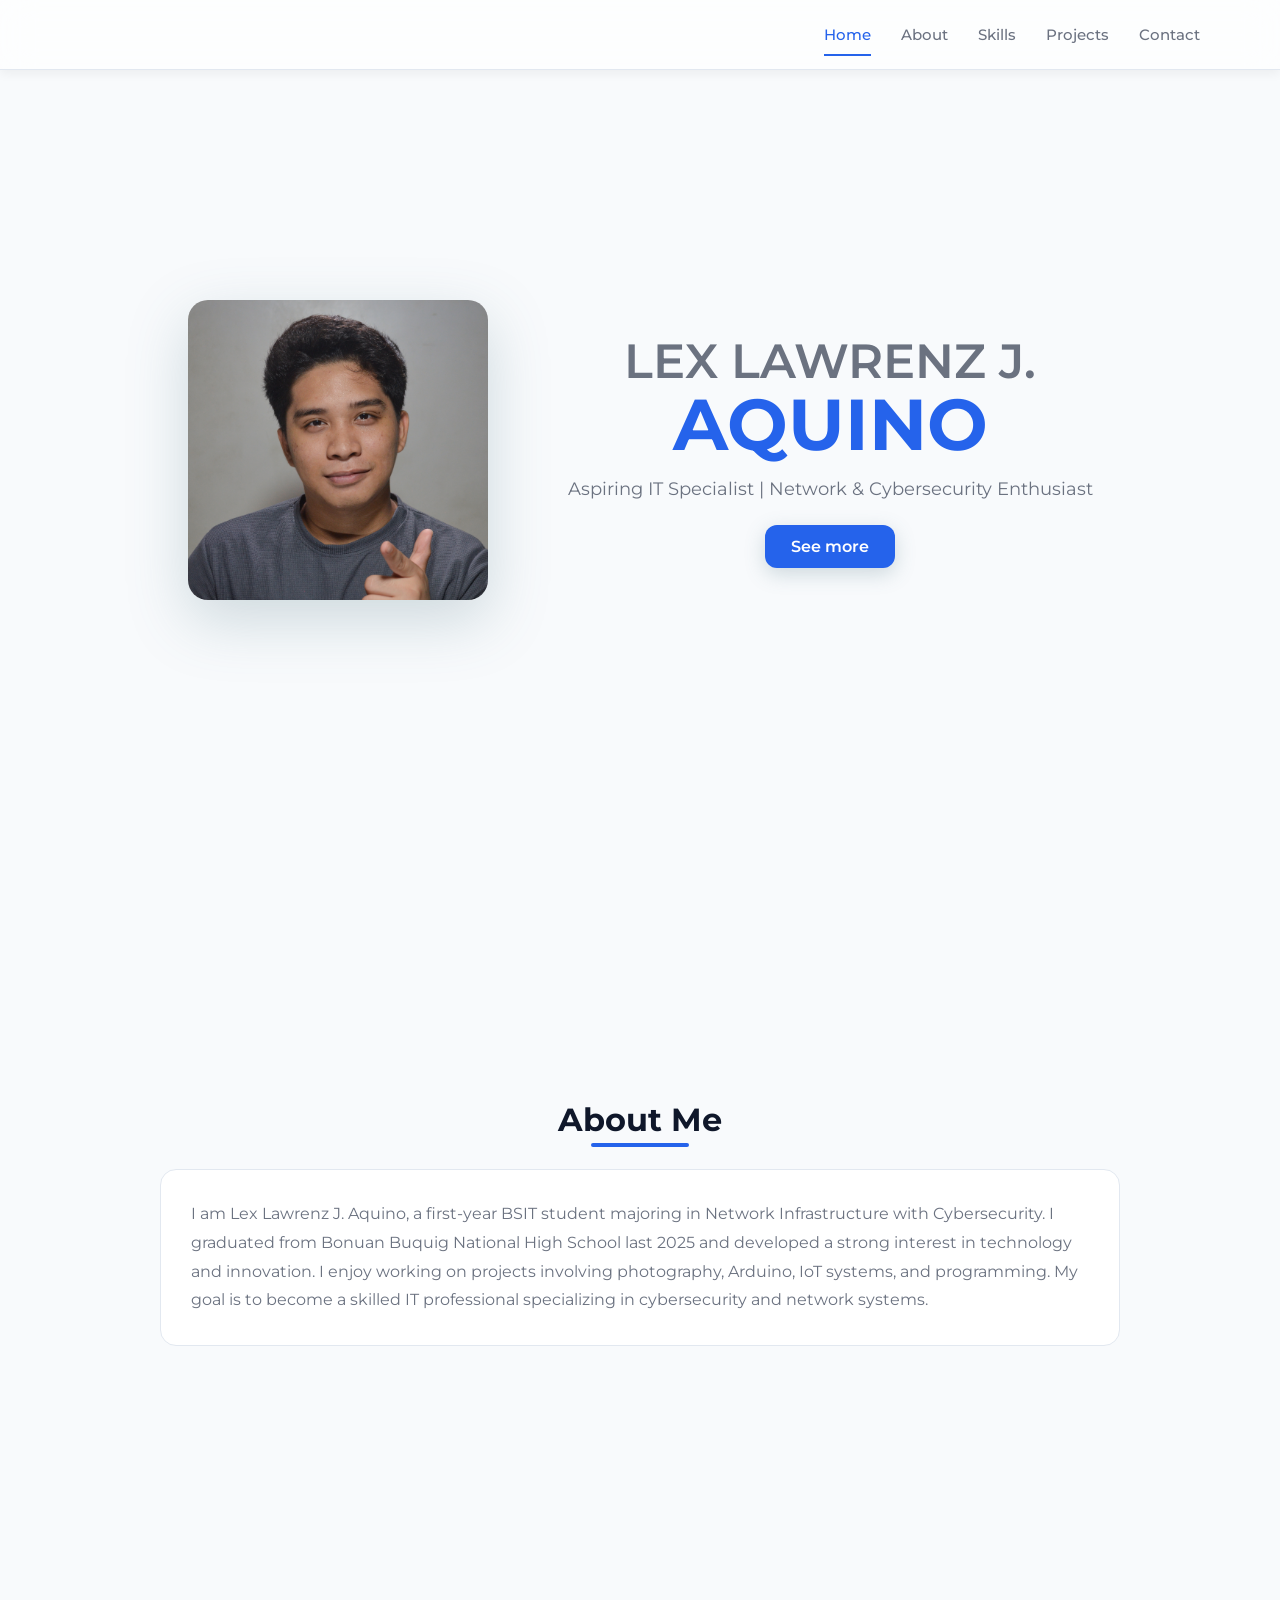
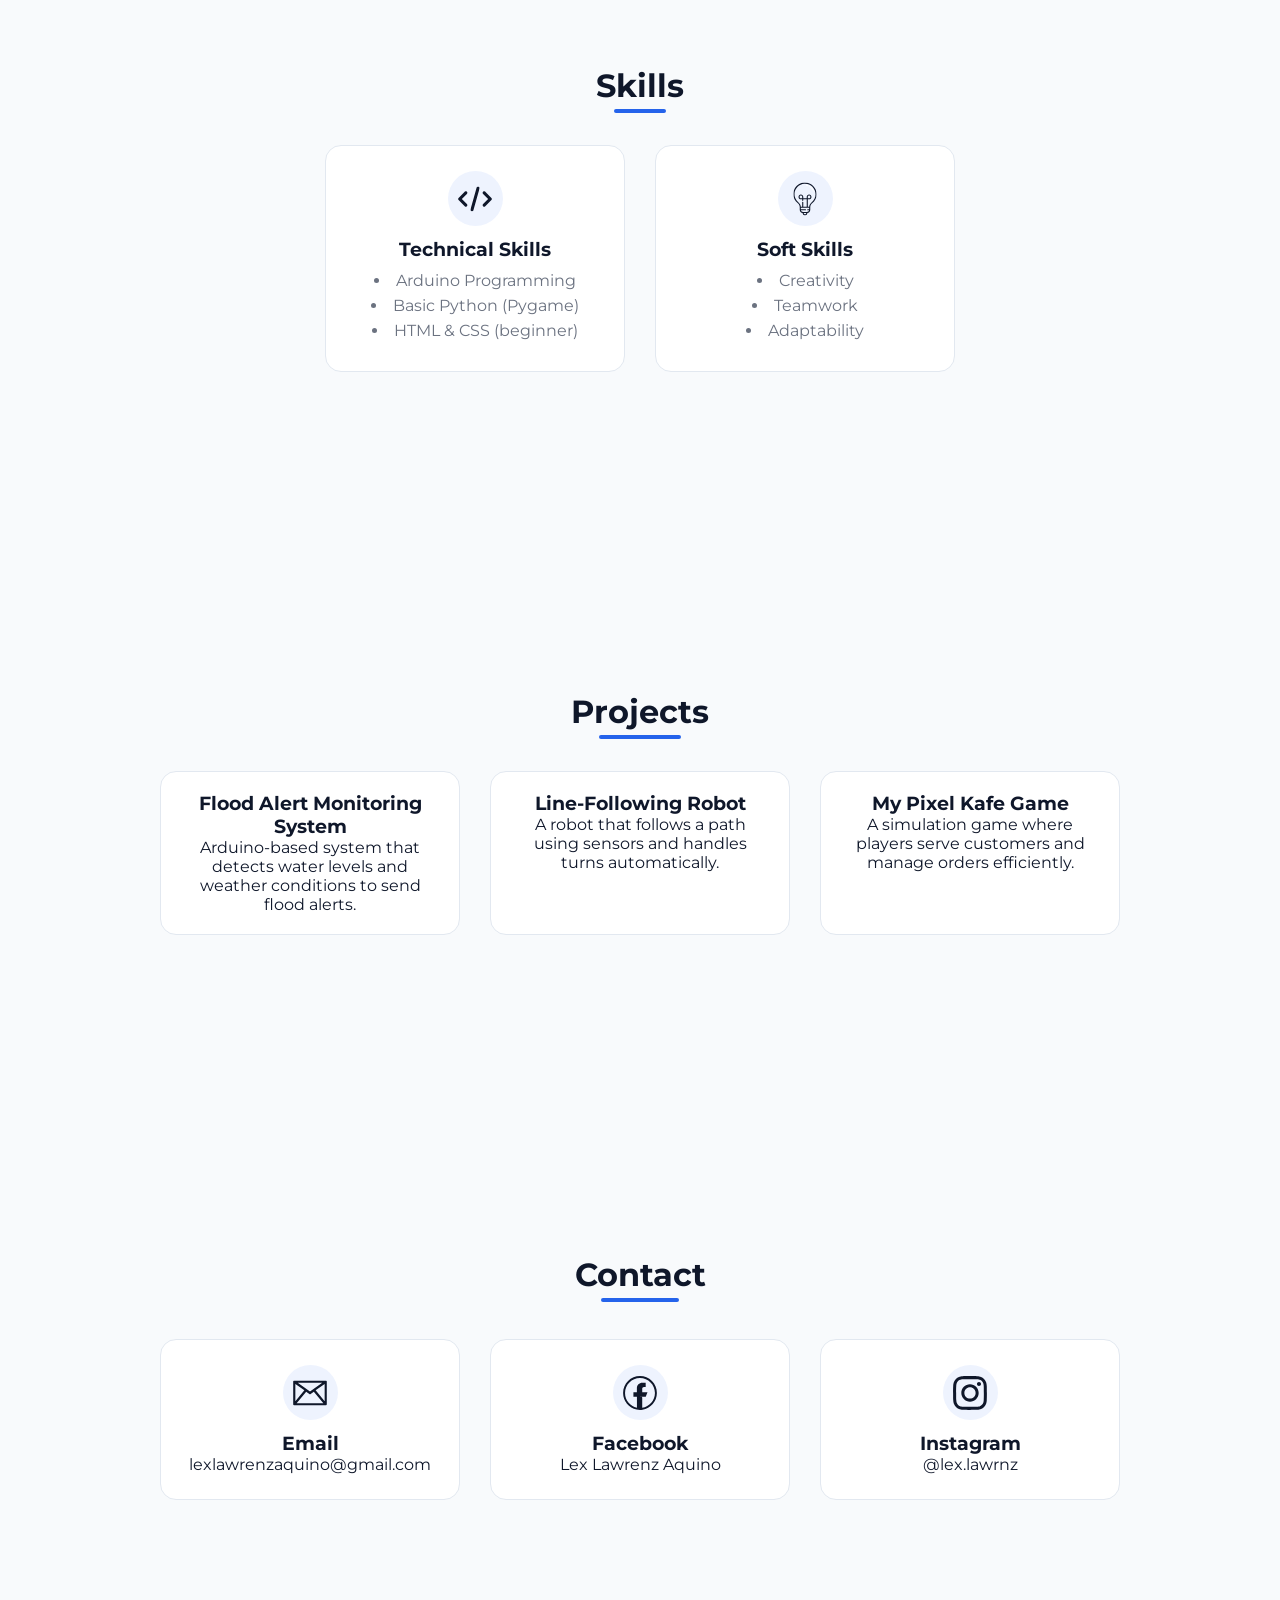
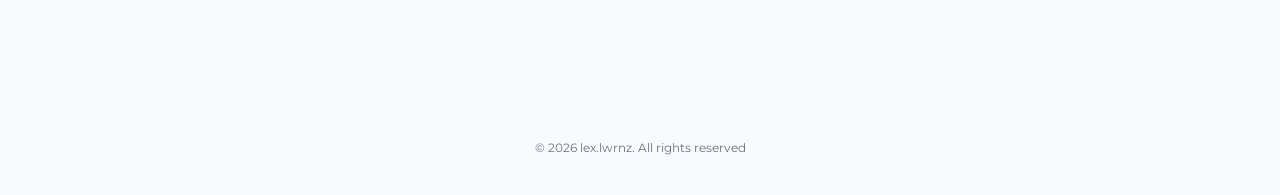
==== portfolio/lex-lawrenz/index-lex.html @ d72c015c "Add files via upload" ====
<!DOCTYPE html>
<html lang="en">
<head>
  <meta charset="UTF-8">
  <meta name="viewport" content="width=device-width, initial-scale=1.0">
  <title>Lex Lawrenz | Portfolio</title>
  <link href="https://fonts.googleapis.com/css2?family=Montserrat:wght@300;400;600;700&display=swap" rel="stylesheet">
  <link rel="stylesheet" href="style-lex.css">
</head>
<body>

<header>
  <nav>
    <a href="#home">Home</a>
    <a href="#about">About</a>
    <a href="#skills">Skills</a>
    <a href="#projects">Projects</a>
    <a href="#contact">Contact</a>
</nav>

</header>

<section id="home" class="home">
  <img src="assets/DSC_0224.jpg" alt="Profile">
  <div class="home-text">
    <h1>LEX LAWRENZ J.</h1>
    <span>AQUINO</span>
    <p>Aspiring IT Specialist | Network & Cybersecurity Enthusiast</p>
    <a href="#about" class="btn">See more</a>
  </div>
</section>

<section id="about">
  <div class="section-title">
    <h1>About Me</h1>
  </div>
  <div class="about-card">
    <p>I am Lex Lawrenz J. Aquino, a first-year BSIT student majoring in Network Infrastructure with Cybersecurity. I graduated from Bonuan Buquig National High School last 2025 and developed a strong interest in technology and innovation. I enjoy working on projects involving photography, Arduino, IoT systems, and programming. My goal is to become a skilled IT professional specializing in cybersecurity and network systems.</p>
  </div>
</section>

<section id="skills">
  <div class="section-title">
    <h1>Skills</h1>
  </div>
  <div class="cards">

    <div class="card">
      <div class="icon-box">
        <svg xmlns="http://www.w3.org/2000/svg" xmlns:xlink="http://www.w3.org/1999/xlink" width="1000" zoomAndPan="magnify" viewBox="0 0 750 749.999995" height="1000" preserveAspectRatio="xMidYMid meet" version="1.0"><defs><clipPath id="6b54b4ab2e"><path d="M 284 130.261719 L 466 130.261719 L 466 620 L 284 620 Z M 284 130.261719 " clip-rule="nonzero"/></clipPath></defs><path fill="currentColor" d="M 51.175781 353.5 L 172.015625 231.632812 C 173.414062 230.15625 174.945312 228.835938 176.613281 227.667969 C 178.28125 226.5 180.046875 225.515625 181.917969 224.707031 C 183.785156 223.902344 185.714844 223.289062 187.707031 222.875 C 189.699219 222.457031 191.710938 222.246094 193.746094 222.238281 C 195.253906 222.25 196.753906 222.371094 198.242188 222.605469 C 199.734375 222.839844 201.199219 223.179688 202.636719 223.628906 C 204.078125 224.078125 205.476562 224.632812 206.835938 225.289062 C 208.191406 225.945312 209.492188 226.699219 210.738281 227.550781 C 211.984375 228.398438 213.164062 229.335938 214.269531 230.363281 C 215.378906 231.386719 216.402344 232.484375 217.347656 233.664062 C 218.292969 234.839844 219.144531 236.078125 219.90625 237.378906 C 220.664062 238.683594 221.324219 240.035156 221.886719 241.433594 C 222.445312 242.835938 222.902344 244.269531 223.25 245.738281 C 223.597656 247.203125 223.835938 248.691406 223.964844 250.191406 C 224.089844 251.695312 224.109375 253.199219 224.011719 254.707031 C 223.917969 256.210938 223.714844 257.699219 223.398438 259.175781 C 223.082031 260.652344 222.660156 262.09375 222.128906 263.507812 C 221.601562 264.917969 220.96875 266.285156 220.238281 267.605469 C 219.507812 268.921875 218.679688 270.179688 217.761719 271.378906 C 216.84375 272.574219 215.84375 273.695312 214.761719 274.746094 L 115.175781 375.175781 L 214.761719 475.609375 C 215.84375 476.65625 216.84375 477.78125 217.761719 478.976562 C 218.683594 480.171875 219.507812 481.429688 220.238281 482.75 C 220.96875 484.070312 221.601562 485.433594 222.128906 486.847656 C 222.660156 488.257812 223.082031 489.703125 223.398438 491.179688 C 223.714844 492.652344 223.917969 494.144531 224.011719 495.648438 C 224.109375 497.152344 224.089844 498.65625 223.964844 500.160156 C 223.835938 501.664062 223.597656 503.148438 223.25 504.617188 C 222.902344 506.085938 222.445312 507.519531 221.886719 508.917969 C 221.324219 510.320312 220.664062 511.671875 219.90625 512.972656 C 219.144531 514.277344 218.292969 515.515625 217.347656 516.691406 C 216.402344 517.867188 215.378906 518.96875 214.269531 519.992188 C 213.164062 521.015625 211.984375 521.953125 210.738281 522.804688 C 209.492188 523.652344 208.191406 524.40625 206.835938 525.0625 C 205.476562 525.71875 204.078125 526.273438 202.636719 526.722656 C 201.199219 527.171875 199.734375 527.515625 198.242188 527.746094 C 196.753906 527.980469 195.253906 528.101562 193.746094 528.113281 C 191.710938 528.105469 189.695312 527.894531 187.707031 527.480469 C 185.714844 527.0625 183.785156 526.453125 181.914062 525.644531 C 180.046875 524.835938 178.28125 523.851562 176.613281 522.683594 C 174.945312 521.519531 173.414062 520.195312 172.015625 518.71875 L 51.175781 396.613281 C 49.765625 395.207031 48.507812 393.679688 47.402344 392.023438 C 46.292969 390.371094 45.363281 388.621094 44.605469 386.78125 C 43.84375 384.941406 43.277344 383.046875 42.894531 381.09375 C 42.515625 379.136719 42.328125 377.167969 42.339844 375.175781 C 42.328125 373.167969 42.511719 371.179688 42.894531 369.207031 C 43.273438 367.234375 43.84375 365.320312 44.601562 363.457031 C 45.359375 361.597656 46.289062 359.832031 47.398438 358.15625 C 48.503906 356.480469 49.765625 354.929688 51.175781 353.5 Z M 577.746094 231.632812 C 576.355469 230.144531 574.828125 228.816406 573.160156 227.644531 C 571.496094 226.472656 569.726562 225.484375 567.859375 224.675781 C 565.988281 223.867188 564.058594 223.257812 562.0625 222.847656 C 560.066406 222.4375 558.050781 222.234375 556.015625 222.238281 C 555.023438 222.246094 554.03125 222.300781 553.042969 222.40625 C 552.054688 222.511719 551.070312 222.664062 550.097656 222.863281 C 549.125 223.066406 548.164062 223.3125 547.214844 223.609375 C 546.265625 223.90625 545.332031 224.246094 544.417969 224.632812 C 543.503906 225.019531 542.609375 225.453125 541.734375 225.929688 C 540.863281 226.402344 540.015625 226.921875 539.191406 227.480469 C 538.371094 228.039062 537.578125 228.636719 536.8125 229.273438 C 536.050781 229.910156 535.320312 230.582031 534.625 231.289062 C 533.925781 232 533.265625 232.742188 532.640625 233.515625 C 532.019531 234.289062 531.433594 235.089844 530.886719 235.921875 C 530.34375 236.753906 529.839844 237.609375 529.378906 238.488281 C 528.917969 239.371094 528.5 240.269531 528.128906 241.191406 C 527.757812 242.113281 527.429688 243.050781 527.152344 244.007812 C 526.871094 244.960938 526.636719 245.925781 526.453125 246.902344 C 526.269531 247.878906 526.132812 248.863281 526.042969 249.851562 C 525.957031 250.84375 525.917969 251.835938 525.925781 252.828125 C 525.933594 254.863281 526.140625 256.875 526.539062 258.871094 C 526.941406 260.863281 527.53125 262.800781 528.308594 264.679688 C 529.085938 266.558594 530.039062 268.34375 531.164062 270.039062 C 532.292969 271.730469 533.570312 273.300781 535 274.746094 L 634.582031 375.175781 L 535 475.609375 C 533.570312 477.054688 532.289062 478.621094 531.164062 480.316406 C 530.039062 482.011719 529.085938 483.796875 528.308594 485.675781 C 527.53125 487.554688 526.941406 489.492188 526.539062 491.484375 C 526.140625 493.480469 525.933594 495.492188 525.925781 497.527344 C 525.917969 498.519531 525.957031 499.511719 526.042969 500.503906 C 526.132812 501.492188 526.269531 502.476562 526.453125 503.453125 C 526.636719 504.429688 526.871094 505.394531 527.152344 506.347656 C 527.429688 507.300781 527.757812 508.238281 528.128906 509.160156 C 528.5 510.082031 528.917969 510.984375 529.378906 511.863281 C 529.839844 512.746094 530.34375 513.601562 530.886719 514.433594 C 531.433594 515.261719 532.019531 516.066406 532.640625 516.839844 C 533.265625 517.613281 533.925781 518.355469 534.625 519.0625 C 535.320312 519.769531 536.050781 520.445312 536.816406 521.082031 C 537.578125 521.71875 538.371094 522.316406 539.191406 522.875 C 540.015625 523.433594 540.863281 523.949219 541.734375 524.425781 C 542.609375 524.898438 543.503906 525.332031 544.417969 525.71875 C 545.332031 526.105469 546.265625 526.449219 547.214844 526.742188 C 548.164062 527.039062 549.125 527.285156 550.097656 527.488281 C 551.070312 527.6875 552.054688 527.839844 553.042969 527.945312 C 554.03125 528.050781 555.023438 528.105469 556.015625 528.113281 C 558.050781 528.117188 560.066406 527.914062 562.0625 527.503906 C 564.058594 527.09375 565.988281 526.484375 567.859375 525.675781 C 569.726562 524.871094 571.496094 523.878906 573.160156 522.707031 C 574.828125 521.535156 576.355469 520.207031 577.746094 518.71875 L 698.824219 396.613281 C 700.234375 395.207031 701.492188 393.679688 702.597656 392.023438 C 703.703125 390.371094 704.636719 388.621094 705.394531 386.78125 C 706.15625 384.941406 706.722656 383.046875 707.105469 381.09375 C 707.484375 379.136719 707.671875 377.167969 707.660156 375.175781 C 707.671875 373.167969 707.488281 371.179688 707.105469 369.207031 C 706.726562 367.234375 706.15625 365.320312 705.398438 363.457031 C 704.640625 361.597656 703.707031 359.832031 702.601562 358.15625 C 701.496094 356.480469 700.234375 354.929688 698.824219 353.5 Z M 577.746094 231.632812 " fill-opacity="1" fill-rule="nonzero"/><g clip-path="url(#6b54b4ab2e)"><path fill="currentColor" d="M 343.476562 596.996094 L 464.550781 169.976562 C 465.5 166.917969 465.976562 163.785156 465.984375 160.582031 C 465.996094 159.660156 465.964844 158.742188 465.890625 157.824219 C 465.816406 156.90625 465.699219 155.992188 465.542969 155.082031 C 465.386719 154.175781 465.1875 153.277344 464.949219 152.386719 C 464.707031 151.496094 464.429688 150.617188 464.109375 149.753906 C 463.789062 148.890625 463.429688 148.042969 463.035156 147.210938 C 462.636719 146.378906 462.203125 145.566406 461.730469 144.773438 C 461.257812 143.980469 460.753906 143.214844 460.210938 142.46875 C 459.667969 141.722656 459.09375 141.003906 458.488281 140.308594 C 457.878906 139.617188 457.242188 138.953125 456.574219 138.316406 C 455.90625 137.683594 455.210938 137.078125 454.488281 136.507812 C 453.761719 135.9375 453.015625 135.398438 452.242188 134.898438 C 451.472656 134.394531 450.675781 133.925781 449.863281 133.496094 C 449.046875 133.066406 448.214844 132.675781 447.363281 132.320312 C 446.511719 131.964844 445.648438 131.652344 444.765625 131.375 C 443.886719 131.101562 442.996094 130.867188 442.097656 130.671875 C 441.195312 130.480469 440.285156 130.328125 439.371094 130.214844 C 438.457031 130.105469 437.539062 130.035156 436.617188 130.011719 C 435.695312 129.984375 434.773438 130 433.855469 130.054688 C 432.933594 130.113281 432.019531 130.210938 431.109375 130.351562 C 430.199219 130.496094 429.296875 130.675781 428.402344 130.898438 C 427.507812 131.125 426.625 131.386719 425.753906 131.691406 C 424.886719 131.996094 424.03125 132.339844 423.191406 132.722656 C 422.355469 133.105469 421.535156 133.523438 420.734375 133.980469 C 419.933594 134.4375 419.15625 134.929688 418.402344 135.457031 C 417.644531 135.988281 416.914062 136.546875 416.210938 137.144531 C 415.507812 137.738281 414.832031 138.363281 414.1875 139.019531 C 413.539062 139.679688 412.921875 140.363281 412.339844 141.074219 C 411.753906 141.789062 411.207031 142.527344 410.6875 143.289062 C 410.171875 144.054688 409.691406 144.839844 409.246094 145.644531 C 408.800781 146.453125 408.394531 147.277344 408.023438 148.125 C 407.65625 148.96875 407.324219 149.828125 407.035156 150.703125 C 406.742188 151.578125 406.492188 152.460938 406.285156 153.359375 L 285.445312 580.375 C 284.679688 583.132812 284.28125 585.945312 284.253906 588.804688 C 284.246094 590.445312 284.367188 592.070312 284.625 593.6875 C 284.882812 595.304688 285.269531 596.890625 285.785156 598.445312 C 286.300781 600 286.9375 601.5 287.699219 602.949219 C 288.457031 604.398438 289.332031 605.777344 290.316406 607.085938 C 291.304688 608.394531 292.386719 609.613281 293.574219 610.742188 C 294.757812 611.871094 296.027344 612.898438 297.378906 613.824219 C 298.730469 614.746094 300.148438 615.554688 301.632812 616.246094 C 303.117188 616.9375 304.648438 617.503906 306.222656 617.945312 C 308.957031 618.722656 311.742188 619.125 314.582031 619.152344 C 316.214844 619.152344 317.839844 619.019531 319.453125 618.753906 C 321.066406 618.484375 322.644531 618.089844 324.195312 617.566406 C 325.742188 617.039062 327.238281 616.390625 328.679688 615.621094 C 330.121094 614.851562 331.488281 613.96875 332.789062 612.972656 C 334.085938 611.980469 335.292969 610.886719 336.410156 609.691406 C 337.527344 608.5 338.542969 607.226562 339.449219 605.867188 C 340.359375 604.507812 341.152344 603.082031 341.828125 601.59375 C 342.503906 600.105469 343.054688 598.574219 343.476562 596.996094 Z M 343.476562 596.996094 " fill-opacity="1" fill-rule="evenodd"/></g></svg>
      </div>
      <h3>Technical Skills</h3>
      <ul>
        <li>Arduino Programming</li>
        <li>Basic Python (Pygame)</li>
        <li>HTML & CSS (beginner)</li>
      </ul>
    </div>

    <div class="card">
      <div class="icon-box">
        <svg xmlns="http://www.w3.org/2000/svg" xmlns:xlink="http://www.w3.org/1999/xlink" width="1000" zoomAndPan="magnify" viewBox="0 0 750 749.999995" height="1000" preserveAspectRatio="xMidYMid meet" version="1.0"><defs><clipPath id="3765a05356"><path d="M 145.601562 50.1875 L 604.601562 50.1875 L 604.601562 699.6875 L 145.601562 699.6875 Z M 145.601562 50.1875 " clip-rule="nonzero"/></clipPath></defs><g clip-path="url(#3765a05356)"><path fill="currentColor" d="M 359.976562 50.65625 C 247.5 57.828125 155.710938 147.867188 146.464844 260.101562 C 140.070312 337.773438 172.835938 412.660156 234.109375 460.425781 C 257.613281 478.746094 271.089844 505.503906 271.089844 533.84375 L 271.089844 587.082031 C 271.089844 620.390625 295.820312 647.957031 327.871094 652.578125 L 327.871094 652.617188 C 327.871094 678.613281 349.019531 699.761719 375.015625 699.761719 C 400.96875 699.761719 422.085938 678.613281 422.085938 652.617188 L 422.085938 652.582031 C 454.148438 647.972656 478.894531 620.398438 478.894531 587.082031 L 478.894531 535.613281 C 478.894531 506.292969 492.617188 478.695312 516.546875 459.898438 C 572.324219 416.082031 604.316406 350.332031 604.316406 279.5 C 604.316406 148.074219 493.21875 42.265625 359.976562 50.65625 Z M 375.011719 678.109375 C 361.203125 678.109375 349.984375 667.050781 349.59375 653.335938 L 400.359375 653.335938 C 399.972656 667.050781 388.78125 678.109375 375.011719 678.109375 Z M 412.640625 631.679688 L 411.609375 631.679688 C 411.488281 631.675781 411.378906 631.644531 411.257812 631.644531 C 411.140625 631.644531 411.027344 631.675781 410.910156 631.679688 L 339.042969 631.679688 C 338.925781 631.675781 338.8125 631.644531 338.695312 631.644531 C 338.574219 631.644531 338.464844 631.675781 338.34375 631.679688 L 337.34375 631.679688 C 316.492188 631.679688 298.984375 617.277344 294.128906 597.910156 L 385.417969 597.910156 C 391.398438 597.910156 396.242188 593.0625 396.242188 587.082031 C 396.242188 581.101562 391.394531 576.257812 385.417969 576.257812 L 292.742188 576.257812 L 292.742188 549.183594 L 457.238281 549.183594 L 457.238281 576.257812 L 428.609375 576.257812 C 422.628906 576.257812 417.785156 581.101562 417.785156 587.082031 C 417.785156 593.0625 422.628906 597.910156 428.609375 597.910156 L 455.855469 597.910156 C 450.996094 617.277344 433.492188 631.679688 412.640625 631.679688 Z M 503.164062 442.871094 C 476.183594 464.066406 460.023438 494.589844 457.707031 527.527344 L 430.542969 527.527344 L 430.542969 380.082031 L 455.859375 380.082031 C 481.765625 380.082031 502.835938 359.011719 502.835938 333.113281 C 502.835938 307.207031 481.765625 286.136719 455.859375 286.136719 C 429.960938 286.136719 408.890625 307.207031 408.890625 333.113281 L 408.890625 358.429688 L 341.089844 358.429688 L 341.089844 333.113281 C 341.089844 307.207031 320.019531 286.136719 294.121094 286.136719 C 268.214844 286.136719 247.144531 307.207031 247.144531 333.113281 C 247.144531 359.011719 268.214844 380.082031 294.121094 380.082031 L 319.4375 380.082031 L 319.4375 401.421875 C 319.4375 407.402344 324.285156 412.246094 330.261719 412.246094 C 336.246094 412.246094 341.089844 407.402344 341.089844 401.421875 L 341.089844 380.082031 L 408.890625 380.082031 L 408.890625 527.527344 L 341.089844 527.527344 L 341.089844 438.183594 C 341.089844 432.203125 336.242188 427.355469 330.265625 427.355469 C 324.285156 427.355469 319.4375 432.203125 319.4375 438.183594 L 319.4375 527.527344 L 292.371094 527.527344 C 290.507812 494.859375 274.480469 464.4375 247.425781 443.34375 C 191.925781 400.089844 162.25 332.246094 168.050781 261.875 C 176.414062 160.273438 259.515625 78.757812 361.351562 72.265625 C 365.933594 71.972656 370.472656 71.828125 374.992188 71.828125 C 489.5 71.828125 582.664062 164.992188 582.664062 279.5 C 582.660156 343.640625 553.6875 403.1875 503.164062 442.871094 Z M 430.542969 358.429688 L 430.542969 333.109375 C 430.542969 319.148438 441.902344 307.789062 455.859375 307.789062 C 469.824219 307.789062 481.179688 319.148438 481.179688 333.109375 C 481.179688 347.070312 469.824219 358.429688 455.859375 358.429688 Z M 319.4375 358.429688 L 294.121094 358.429688 C 280.15625 358.429688 268.800781 347.070312 268.800781 333.109375 C 268.800781 319.148438 280.15625 307.789062 294.121094 307.789062 C 308.078125 307.789062 319.4375 319.148438 319.4375 333.109375 Z M 319.4375 358.429688 " fill-opacity="1" fill-rule="nonzero"/></g><path fill="#ffffff" d="M 436.054688 98.457031 C 426.789062 94.949219 417.226562 92.109375 407.625 90.023438 C 401.804688 88.761719 396.019531 92.464844 394.746094 98.304688 C 393.480469 104.148438 397.1875 109.914062 403.03125 111.183594 C 411.585938 113.042969 420.117188 115.574219 428.386719 118.707031 C 429.648438 119.1875 430.945312 119.414062 432.21875 119.414062 C 436.589844 119.414062 440.703125 116.746094 442.347656 112.417969 C 444.464844 106.828125 441.648438 100.578125 436.054688 98.457031 Z M 436.054688 98.457031 " fill-opacity="1" fill-rule="nonzero"/><path fill="#ffffff" d="M 494.414062 132.765625 C 488.957031 128.160156 483.183594 123.792969 477.265625 119.796875 C 472.308594 116.445312 465.578125 117.757812 462.230469 122.710938 C 458.886719 127.671875 460.191406 134.398438 465.144531 137.742188 C 470.429688 141.308594 475.570312 145.199219 480.433594 149.308594 C 508.261719 172.820312 523.128906 199.984375 530.695312 218.628906 C 532.402344 222.835938 536.457031 225.390625 540.730469 225.390625 C 542.085938 225.390625 543.464844 225.132812 544.796875 224.589844 C 550.335938 222.339844 553.007812 216.03125 550.757812 210.488281 C 542.273438 189.585938 525.609375 159.128906 494.414062 132.765625 Z M 494.414062 132.765625 " fill-opacity="1" fill-rule="nonzero"/></svg>
      </div>
      <h3>Soft Skills</h3>
      <ul>
        <li>Creativity</li>
        <li>Teamwork</li>
        <li>Adaptability</li>
      </ul>
    </div>

  </div>
</section>

<section id="projects">
  <div class="section-title">
    <h1>Projects</h1>
  </div>

  <div class="project-cards">

    <div class="project-card">
      
      <div class="project-content">
        <h3>Flood Alert Monitoring System</h3>
        <p>Arduino-based system that detects water levels and weather conditions to send flood alerts.</p>
      </div>
    </div>

    <div class="project-card">
      
      <div class="project-content">
        <h3>Line-Following Robot</h3>
        <p>A robot that follows a path using sensors and handles turns automatically.</p>
      </div>
    </div>

    <div class="project-card">
      
      <div class="project-content">
        <h3>My Pixel Kafe Game</h3>
        <p>A simulation game where players serve customers and manage orders efficiently.</p>
      </div>
    </div>

  </div>
</section>

<section id="contact">
  <div class="section-title">
    <h1>Contact</h1>
  </div>
  <div class="contact-cards">

  <!-- EMAIL -->
  <a href="mailto:lexlawrenzaquino@gmail.com" class="contact-card">
    <div class="icon-box">
      <svg xmlns="http://www.w3.org/2000/svg" xmlns:xlink="http://www.w3.org/1999/xlink" width="1000" zoomAndPan="magnify" viewBox="0 0 750 749.999995" height="1000" preserveAspectRatio="xMidYMid meet" version="1.0"><defs><clipPath id="db284d8d0d"><path d="M 41.453125 130.261719 L 708.203125 130.261719 L 708.203125 620 L 41.453125 620 Z M 41.453125 130.261719 " clip-rule="nonzero"/></clipPath></defs><g clip-path="url(#db284d8d0d)"><path fill="currentColor" d="M 52.527344 133.398438 L 52.039062 133.6875 L 51.683594 133.910156 C 50.082031 134.953125 48.570312 136.199219 47.238281 137.691406 L 47.015625 137.933594 L 46.636719 138.355469 L 46.257812 138.824219 C 43.257812 142.625 41.453125 147.40625 41.453125 152.632812 L 41.453125 597.359375 C 41.453125 601.226562 42.433594 604.851562 44.167969 608.011719 L 44.457031 608.523438 L 44.679688 608.898438 C 45.503906 610.234375 46.457031 611.523438 47.59375 612.703125 L 48.191406 613.300781 L 48.59375 613.679688 L 49.148438 614.167969 L 49.550781 614.527344 L 49.90625 614.816406 C 50.636719 615.394531 51.417969 615.925781 52.21875 616.414062 L 52.75 616.703125 L 53.238281 616.992188 L 53.730469 617.238281 L 54.039062 617.394531 L 54.53125 617.636719 L 54.6875 617.683594 C 57.441406 618.90625 60.488281 619.59375 63.691406 619.59375 L 686.308594 619.59375 C 689.511719 619.59375 692.558594 618.90625 695.3125 617.683594 L 695.46875 617.636719 L 695.960938 617.394531 L 696.425781 617.171875 L 696.914062 616.90625 L 697.382812 616.660156 L 697.78125 616.414062 C 698.582031 615.925781 699.359375 615.394531 700.09375 614.816406 L 700.449219 614.527344 L 700.851562 614.167969 L 701.25 613.8125 L 701.808594 613.300781 L 702.40625 612.703125 C 703.542969 611.523438 704.496094 610.234375 705.320312 608.898438 L 705.609375 608.433594 L 705.832031 608.011719 C 707.566406 604.851562 708.542969 601.226562 708.542969 597.359375 L 708.542969 152.632812 C 708.542969 147.40625 706.742188 142.625 703.742188 138.824219 L 703.363281 138.355469 L 702.984375 137.933594 L 702.761719 137.691406 C 701.429688 136.199219 699.917969 134.953125 698.316406 133.910156 L 697.847656 133.621094 L 697.472656 133.398438 C 694.179688 131.484375 690.378906 130.394531 686.308594 130.394531 L 63.691406 130.394531 C 59.621094 130.394531 55.820312 131.484375 52.527344 133.398438 Z M 450.113281 348.667969 L 387.917969 393.097656 C 380.203125 398.609375 369.796875 398.609375 362.082031 393.097656 L 299.886719 348.667969 L 111.164062 575.121094 L 638.832031 575.121094 Z M 85.925781 535.941406 L 263.597656 322.742188 L 85.925781 195.835938 Z M 486.402344 322.742188 L 664.070312 535.941406 L 664.070312 195.835938 Z M 375 347.667969 L 616.929688 174.867188 L 133.070312 174.867188 Z M 375 347.667969 " fill-opacity="1" fill-rule="evenodd"/></g></svg>
    </div>
    <h3>Email</h3>
    <span>lexlawrenzaquino@gmail.com</span>
  </a>

  <!-- FACEBOOK -->
  <a href="https://www.facebook.com/lexlawrenz.aquino/" class="contact-card" target="_blank">
   <div class="icon-box">
     <svg xmlns="http://www.w3.org/2000/svg" xmlns:xlink="http://www.w3.org/1999/xlink" width="1000" zoomAndPan="magnify" viewBox="0 0 750 749.999995" height="1000" preserveAspectRatio="xMidYMid meet" version="1.0"><defs><clipPath id="7e4c497c09"><path d="M 41.453125 41.453125 L 708.203125 41.453125 L 708.203125 708.203125 L 41.453125 708.203125 Z M 41.453125 41.453125 " clip-rule="nonzero"/></clipPath><clipPath id="84b97b321a"><path d="M 331.226562 441.28125 L 418.773438 441.28125 L 418.773438 500.976562 L 331.226562 500.976562 Z M 331.226562 441.28125 " clip-rule="nonzero"/></clipPath><clipPath id="5e057b9567"><path d="M 0.226562 0.28125 L 87.773438 0.28125 L 87.773438 59.976562 L 0.226562 59.976562 Z M 0.226562 0.28125 " clip-rule="nonzero"/></clipPath><clipPath id="835d93dfe6"><rect x="0" width="88" y="0" height="60"/></clipPath></defs><g clip-path="url(#7e4c497c09)"><path fill="currentColor" d="M 610.546875 139.113281 C 547.585938 76.152344 463.875 41.476562 374.828125 41.476562 C 285.789062 41.476562 202.078125 76.152344 139.117188 139.113281 C 76.152344 202.074219 41.476562 285.789062 41.476562 374.828125 C 41.476562 452.054688 68.503906 527.347656 117.570312 586.832031 C 165.964844 645.5 233.429688 686.179688 307.558594 701.390625 C 329.582031 705.898438 352.214844 708.179688 374.828125 708.179688 C 391.511719 708.179688 408.25 706.9375 424.585938 704.492188 C 502.757812 692.78125 574.492188 653.304688 626.574219 593.34375 C 679.199219 532.761719 708.183594 455.160156 708.183594 374.828125 C 708.183594 285.785156 673.507812 202.074219 610.546875 139.113281 Z M 418.921875 666.675781 C 418.902344 666.679688 418.882812 666.679688 418.863281 666.683594 L 418.863281 465.257812 L 365.988281 447.832031 L 488.214844 447.832031 L 522.929688 360.925781 L 418.863281 360.925781 L 418.863281 292.476562 C 418.863281 273.402344 434.308594 257.796875 453.488281 257.796875 L 487.230469 257.796875 L 487.230469 170.886719 L 418.316406 170.886719 C 360.691406 170.886719 313.414062 217.921875 313.414062 275.199219 L 313.414062 360.925781 L 245.050781 360.925781 L 245.050781 447.832031 L 314.574219 447.832031 L 314.574219 663.789062 C 180.496094 635.960938 79.71875 517.160156 79.71875 374.828125 C 79.71875 211.839844 211.851562 79.71875 374.828125 79.71875 C 537.820312 79.71875 669.941406 211.839844 669.941406 374.828125 C 669.941406 522.824219 560.996094 645.390625 418.921875 666.675781 Z M 418.921875 666.675781 " fill-opacity="1" fill-rule="nonzero"/></g><g clip-path="url(#84b97b321a)"><g transform="matrix(1, 0, 0, 1, 331, 441)"><g clip-path="url(#835d93dfe6)"><g clip-path="url(#5e057b9567)"><path fill="currentColor" d="M 0.226562 0.28125 L 87.671875 0.28125 L 87.671875 59.976562 L 0.226562 59.976562 Z M 0.226562 0.28125 " fill-opacity="1" fill-rule="nonzero"/></g></g></g></g></svg>
    </div>
    <h3>Facebook</h3>
    <span>Lex Lawrenz Aquino</span>
  </a>

  <!-- INSTAGRAM -->
  <a href="https://www.instagram.com/lex.lawrnz/" class="contact-card" target="_blank">
   <div class="icon-box">
     <svg xmlns="http://www.w3.org/2000/svg" xmlns:xlink="http://www.w3.org/1999/xlink" width="1000" zoomAndPan="magnify" viewBox="0 0 750 749.999995" height="1000" preserveAspectRatio="xMidYMid meet" version="1.0"><defs><clipPath id="376dc6c575"><path d="M 41.453125 41.453125 L 708.203125 41.453125 L 708.203125 708.203125 L 41.453125 708.203125 Z M 41.453125 41.453125 " clip-rule="nonzero"/></clipPath></defs><g clip-path="url(#376dc6c575)"><path fill="currentColor" d="M 236.773438 43.75 C 201.300781 45.414062 177.074219 51.101562 155.894531 59.398438 C 133.960938 67.945312 115.390625 79.382812 96.914062 97.953125 C 78.40625 116.523438 67.03125 135.125 58.578125 157.089844 C 50.378906 178.328125 44.816406 202.554688 43.246094 238.0625 C 41.675781 273.601562 41.328125 284.945312 41.488281 375.503906 C 41.644531 466.03125 42.050781 477.402344 43.75 512.972656 C 45.445312 548.449219 51.101562 572.644531 59.398438 593.855469 C 67.945312 615.785156 79.382812 634.324219 97.953125 652.832031 C 116.523438 671.339844 135.125 682.683594 157.089844 691.167969 C 178.296875 699.371094 202.554688 704.960938 238.03125 706.503906 C 273.601562 708.074219 284.945312 708.417969 375.472656 708.230469 C 466.03125 708.074219 477.371094 707.664062 512.941406 705.96875 C 548.417969 704.269531 572.613281 698.582031 593.824219 690.320312 C 615.753906 681.742188 634.324219 670.335938 652.800781 651.765625 C 671.277344 633.195312 682.652344 614.59375 691.136719 592.628906 C 699.339844 571.417969 704.929688 547.160156 706.472656 511.71875 C 708.011719 476.148438 708.386719 464.773438 708.230469 374.246094 C 708.074219 283.71875 707.632812 272.375 705.96875 236.804688 C 704.269531 201.300781 698.617188 177.105469 690.320312 155.894531 C 681.742188 133.960938 670.335938 115.421875 651.765625 96.914062 C 633.195312 78.4375 614.59375 67.03125 592.628906 58.578125 C 571.417969 50.378906 547.160156 44.785156 511.6875 43.246094 C 476.117188 41.675781 464.742188 41.328125 374.214844 41.488281 C 283.6875 41.644531 272.34375 42.050781 236.773438 43.75 M 240.671875 646.453125 C 208.179688 645.039062 190.519531 639.636719 178.738281 635.113281 C 163.152344 629.078125 152.058594 621.851562 140.339844 610.257812 C 128.652344 598.597656 121.425781 587.507812 115.328125 571.984375 C 110.773438 560.234375 105.273438 542.605469 103.734375 510.082031 C 102.066406 474.953125 101.691406 464.394531 101.535156 375.375 C 101.375 286.390625 101.691406 275.832031 103.230469 240.671875 C 104.613281 208.179688 110.050781 190.519531 114.574219 178.769531 C 120.605469 163.183594 127.800781 152.09375 139.429688 140.371094 C 151.085938 128.683594 162.179688 121.457031 177.730469 115.359375 C 189.484375 110.773438 207.113281 105.304688 239.601562 103.765625 C 274.761719 102.097656 285.289062 101.753906 374.308594 101.566406 C 463.328125 101.375 473.886719 101.691406 509.046875 103.261719 C 541.535156 104.675781 559.195312 110.050781 570.949219 114.605469 C 586.53125 120.636719 597.65625 127.800781 609.34375 139.460938 C 621.035156 151.117188 628.292969 162.179688 634.355469 177.765625 C 638.945312 189.484375 644.414062 207.144531 645.953125 239.601562 C 647.617188 274.761719 647.996094 285.320312 648.152344 374.308594 C 648.308594 463.328125 647.996094 473.886719 646.453125 509.015625 C 645.039062 541.503906 639.636719 559.195312 635.113281 570.949219 C 629.078125 586.5 621.882812 597.625 610.226562 609.3125 C 598.566406 620.972656 587.507812 628.230469 571.921875 634.324219 C 560.203125 638.914062 542.542969 644.382812 510.082031 645.921875 C 474.921875 647.585938 464.394531 647.964844 375.34375 648.121094 C 286.359375 648.277344 275.800781 647.964844 240.640625 646.421875 M 512.472656 196.648438 C 512.503906 218.738281 530.476562 236.617188 552.535156 236.554688 C 574.625 236.523438 592.503906 218.582031 592.472656 196.492188 C 592.441406 174.402344 574.46875 156.523438 552.378906 156.554688 C 530.289062 156.585938 512.410156 174.558594 512.441406 196.617188 M 203.65625 375.1875 C 203.84375 469.738281 280.640625 546.21875 375.15625 546.03125 C 469.707031 545.839844 546.21875 469.078125 546.03125 374.527344 C 545.839844 280.011719 469.046875 203.5 374.496094 203.65625 C 279.980469 203.84375 203.46875 280.640625 203.65625 375.1875 M 263.703125 375.0625 C 263.609375 313.695312 313.253906 263.828125 374.621094 263.734375 C 435.988281 263.609375 485.855469 313.253906 485.984375 374.652344 C 486.109375 436.019531 436.429688 485.886719 375.0625 485.984375 C 313.695312 486.109375 263.828125 436.429688 263.734375 375.0625 " fill-opacity="1" fill-rule="nonzero"/></g></svg>
   </div>
   <h3>Instagram</h3>
    <span>@lex.lawrnz</span>
  </a>

  </div>
</section>

<footer>
  © 2026 lex.lwrnz. All rights reserved
</footer>

<script src="script-lex.js"></script>

</body>
</html>
---- portfolio/lex-lawrenz/style-lex.css ----
:root {
  /* COLORS */
  --primary: #2563eb;
  --primary-dark: #1d4ed8;

  --bg: #f8fafc;
  --surface: #ffffff;
  --card-bg: #ffffff;

  --text-main: #0f172a;
  --text-muted: #6b7280;

  --border: #e2e8f0;

  /* SHADOWS */
  --shadow-sm: 0 4px 10px rgba(0, 0, 0, 0.05);
  --shadow-md: 0 10px 25px rgba(0, 0, 0, 0.08);

  /* RADIUS */
  --radius-sm: 8px;
  --radius-md: 16px;
  --radius-lg: 24px;
}

/* RESET */
* {
  margin: 0;
  padding: 0;
  box-sizing: border-box;
  font-family: 'Montserrat', sans-serif;
  transition: all 0.3s ease;
}

/* BODY */
body {
  background: var(--bg);
  color: var(--text-main);
}

/* NAVBAR */
header {
  position: fixed;
  top: 0;
  width: 100%;
  height: 70px;
  padding: 0 80px;

  display: flex;
  justify-content: flex-end;
  align-items: center;

  z-index: 1000;

  background: rgba(255, 255, 255, 0.7);
  backdrop-filter: blur(16px);
  -webkit-backdrop-filter: blur(16px);

  border-bottom: 1px solid var(--border);
  box-shadow: var(--shadow-sm);
}

nav {
  display: flex;
  gap: 30px;
}

nav a {
  text-decoration: none;
  color: var(--text-muted);
  font-size: 15px;
  font-weight: 500;
  position: relative;
  padding: 6px 0;
  transition: color 0.3s ease;
}

/* hover + active look */
nav a:hover,
nav a.active {
  color: var(--primary);
}

/* underline animation */
nav a::after {
  content: '';
  position: absolute;
  left: 0;
  bottom: -6px;
  width: 0%;
  height: 2px;
  background: var(--primary);
  transition: width 0.25s ease-in-out;
}

nav a:hover::after,
nav a.active::after {
  width: 100%;
}

/* HOME */
.home {
  display: flex;
  align-items: center;
  justify-content: center;
  gap: 80px;
  min-height: 100vh;
  padding: 0 120px;
}

.home img {
  width: 300px;
  aspect-ratio: 1 / 1;
  object-fit: cover;
  border-radius: 20px;
  object-position: 50% 40%;
  box-shadow: 0 20px 60px rgba(79, 120, 132, 0.25);
}

.home-text h1 {
  font-size: 48px;
  font-weight: 600;
  color: var(--text-muted);
}

.home-text span {
  display: block;
  font-size: 72px;
  font-weight: 700;
  color: var(--primary);
  margin-top: -10px;
}

.home-text p {
  margin-top: 10px;
  margin-bottom: 25px;
  font-size: 18px;
  color: var(--text-muted);
}

/* BUTTON */
.btn {
  font-size: 16px;
  font-weight: 600;
  background: var(--primary);
  border-radius: 12px;
  box-shadow: 0 6px 20px rgba(79, 120, 132, 0.25);
  color: white;
  display: inline-block;
  text-decoration: none;
  padding: 12px 26px;
  cursor: pointer;
}

.btn:hover {
  background: var(--primary-dark);
  transform: translateY(-2px);
}

/* ABOUT */
.about-card {
  max-width: 960px;
  margin: auto;
  background: var(--card-bg);
  border: 1px solid var(--border);
  border-radius: 16px;
  padding: 30px;
  text-align: left;
  line-height: 1.8;
  color: var(--text-muted);

  box-shadow: 0 0 0 rgba(37, 99, 235, 0);
  transition: all 0.3s ease;
}

/* glow on hover */
.about-card:hover {
  border-color: var(--primary);
  box-shadow: 0 0 25px rgba(37, 99, 235, 0.25);
  transform: translateY(-5px);
}

/* SECTIONS */
section {
  padding: 120px 20px;
  max-width: 1200px;
  margin: auto;
  margin-bottom: 80px;
  text-align: center;

  opacity: 0;
  transform: translateY(40px);
  transition: opacity 0.8s ease, transform 0.8s ease;
}

section.show {
  opacity: 1;
  transform: translateY(0);
}

/* home always visible */
#home {
  opacity: 1;
  transform: none;
}

/* SHOW STATE */
section.show {
  opacity: 1;
  transform: none;
}

/* SECTION TITLE */
.section-title {
  margin-bottom: 30px;
  font-size: 26px;
  font-weight: 600;
}

.section-title h1 {
  font-size: 32px;
  font-weight: 700;
  position: relative;
  display: inline-block;
}

.section-title h1::after {
  content: '';
  width: 60%;
  height: 4px;
  background: var(--primary);
  position: absolute;
  left: 20%;
  bottom: -8px;
  border-radius: 4px;
}

/* LAYOUT */
.cards,
.project-cards,
.contact-cards {
  display: flex;
  justify-content: center;
  gap: 30px;
  flex-wrap: wrap;
  margin-top: 40px;
}

/* CARDS */
.card,
.project-card,
.contact-card {
  background: var(--card-bg);
  border: 1px solid var(--border);
  color: var(--text-main);
  border-radius: 16px;
  padding: 25px;
  width: 300px;
  transition: all 0.3s ease;
}

/* CARDS HOVER */
.card:hover, .project-card:hover, .contact-card:hover {
  transform: translateY(-8px);
  border-color: var(--primary);
  box-shadow: 0 15px 40px rgba(0,0,0,0.08);
}

/* LISTS */
.card ul {
  list-style-position: inside;
  margin-top: 10px;
  color: var(--text-muted);
}

.card li {
  margin-bottom: 6px;
}

/* CONTACT LINKS */
.contact-card {
  color: var(--text-main);
  text-decoration: none;
  display: block;
  margin-top: 5px;

  color: inherit;
  cursor: pointer;
}

.contact-card :hover {
  color: var(--primary);
}

/* FOOTER */
footer {
  text-align: center;
  padding: 40px;
  font-size: 12px;
  color: var(--text-muted);
}

/* SMOOTH SCROLL */
html {
  scroll-behavior: smooth;
  scroll-padding-top: 10px;
}

/* ICON BOX REMOVED */
.icon-box {
  width: 55px;
  height: 55px;
  display: flex;
  align-items: center;
  justify-content: center;

  border-radius: 50%;
  background: rgba(37, 99, 235, 0.08);
  margin: auto;
  margin-bottom: 12px;
}

/* IMPORTANT FIX */
.icon-box svg {
  width: 38px;
  height: 38px;
  display: block; /* removes baseline shift */
  margin: auto;   /* extra centering safety */
}

/* ========================= */
/* PROJECT CARD CLEAN FIX */
/* ========================= */

.project-card {
  background: var(--card-bg);
  border: 1px solid var(--border);
  border-radius: 16px;
  overflow: hidden;
  width: 300px;
  display: flex;
  flex-direction: column;
  transition: all 0.3s ease;
  padding: 0; /* important */
}

/* IMAGE */
.project-card img {
  width: 100%;
  height: 180px;
  object-fit: cover;
  display: block;
  transition: transform 0.4s ease;
}

/* CONTENT */
.project-content {
  padding: 20px;
}

/* HOVER EFFECT */
.project-card:hover {
  transform: translateY(-8px);
  border-color: var(--primary);
  box-shadow: var(--shadow-md);
}

.project-card:hover img {
  transform: scale(1.08);
}

.card:hover .icon-box, .contact-card:hover .icon-box {
  background: rgba(37, 99, 235, 0.15);
}

/* ========================= */
/* CONTACT FIX (optional cleanup) */
/* ========================= */
.contact-card svg {
  width: 38px;
  height: 38px;
  fill: var(--text-muted);
  transition: 0.3s ease;
}

.contact-card:hover svg {
  fill: var(--primary);
}

.contact-card a {
  color: var(--text-main);
  text-decoration: none;
  display: block;
  margin-top: 8px;
  font-weight: 500;
}

.contact-card a:hover {
  color: var(--primary);
}

/* ========================= */
/* RESPONSIVE DESIGN */
/* ========================= */

@media (max-width: 1024px) {
  .home {
    flex-direction: column;
    text-align: center;
    padding: 120px 40px;
    gap: 40px;
  }

  header {
    padding: 0 30px;
    justify-content: center;
  }
}

@media (max-width: 768px) {
  .home-text h1 {
    font-size: 32px;
  }

  .home-text span {
    font-size: 48px;
  }

  section {
    padding: 60px 20px;
  }

  .card, .project-card, .contact-card {
    width: 100%;
    max-width: 350px;
  }
}

/* ========================= */
/* SCROLL FADE-IN ANIMATION */
/* ========================= */

section {
  opacity: 0;
  transform: translateY(40px);
  transition: opacity 0.8s ease, transform 0.8s ease;
}

/* when section becomes visible */
section.show {
  opacity: 1;
  transform: translateY(0);
}
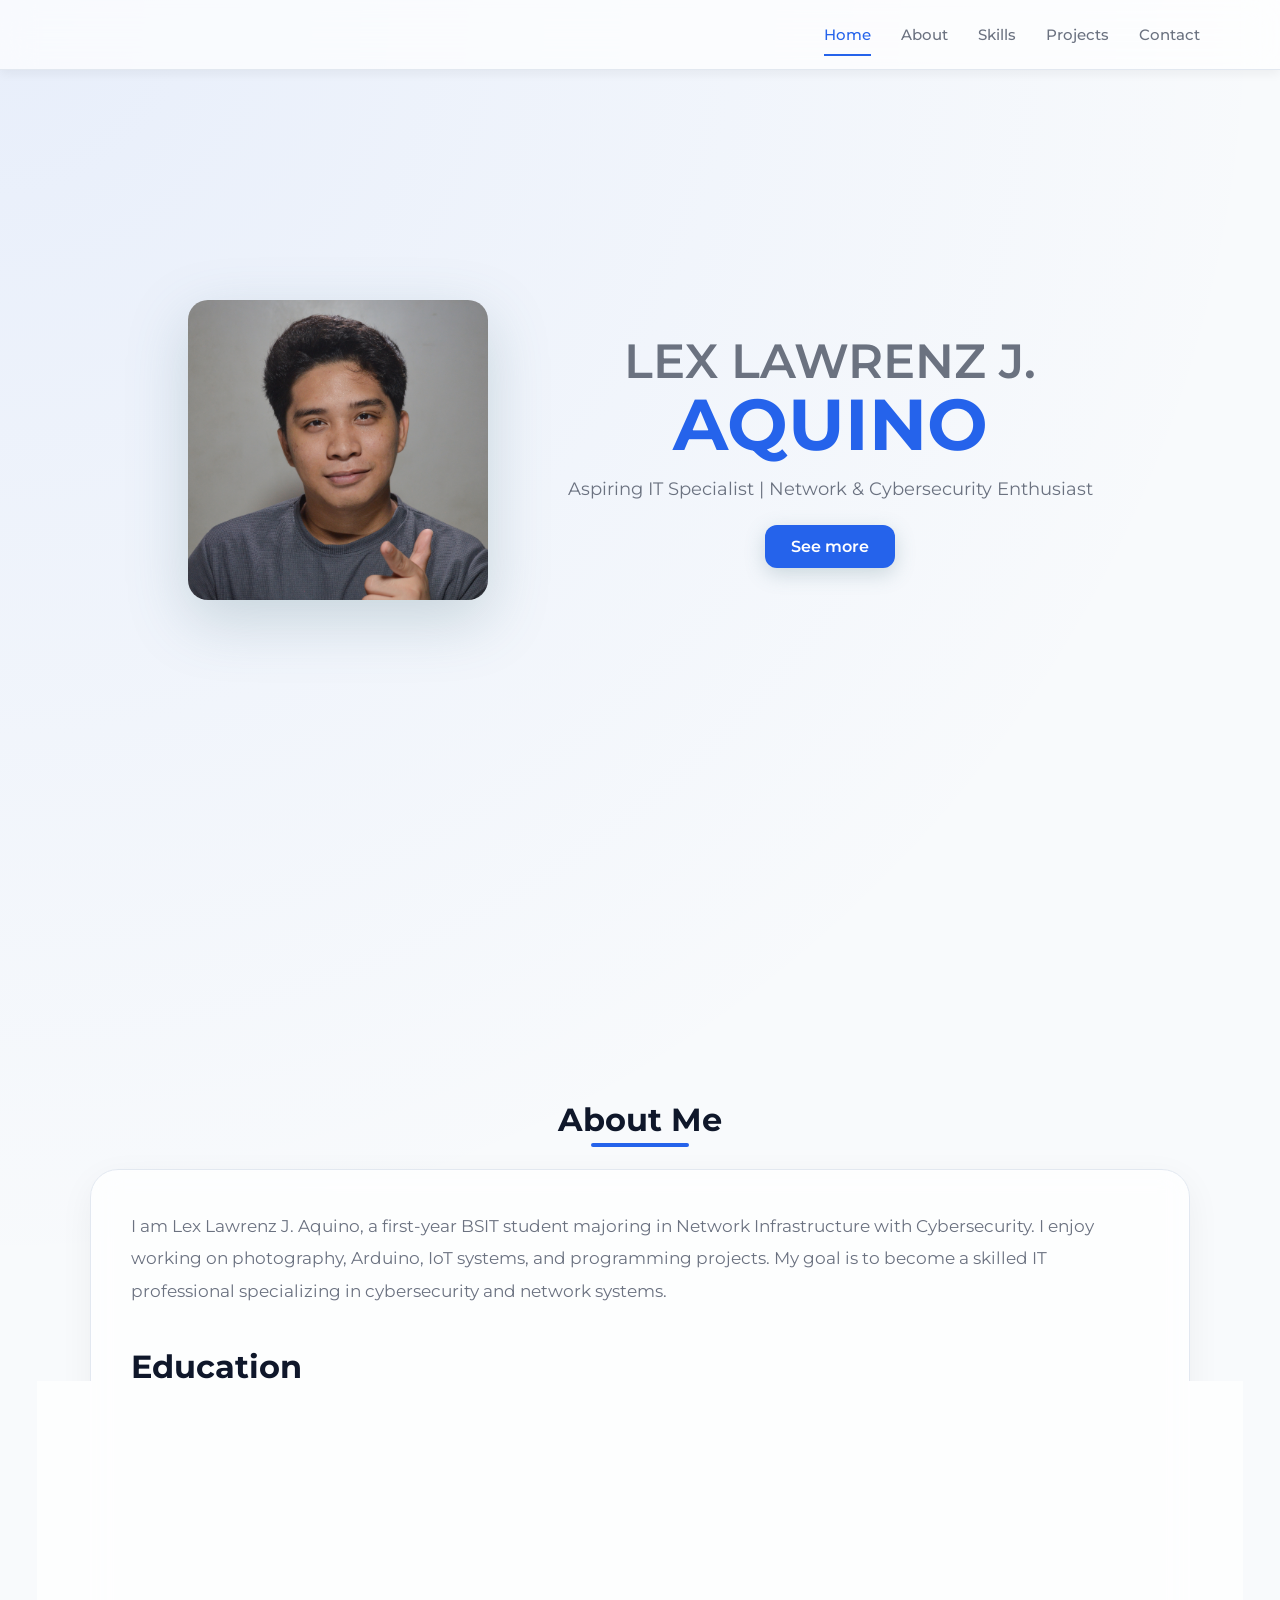
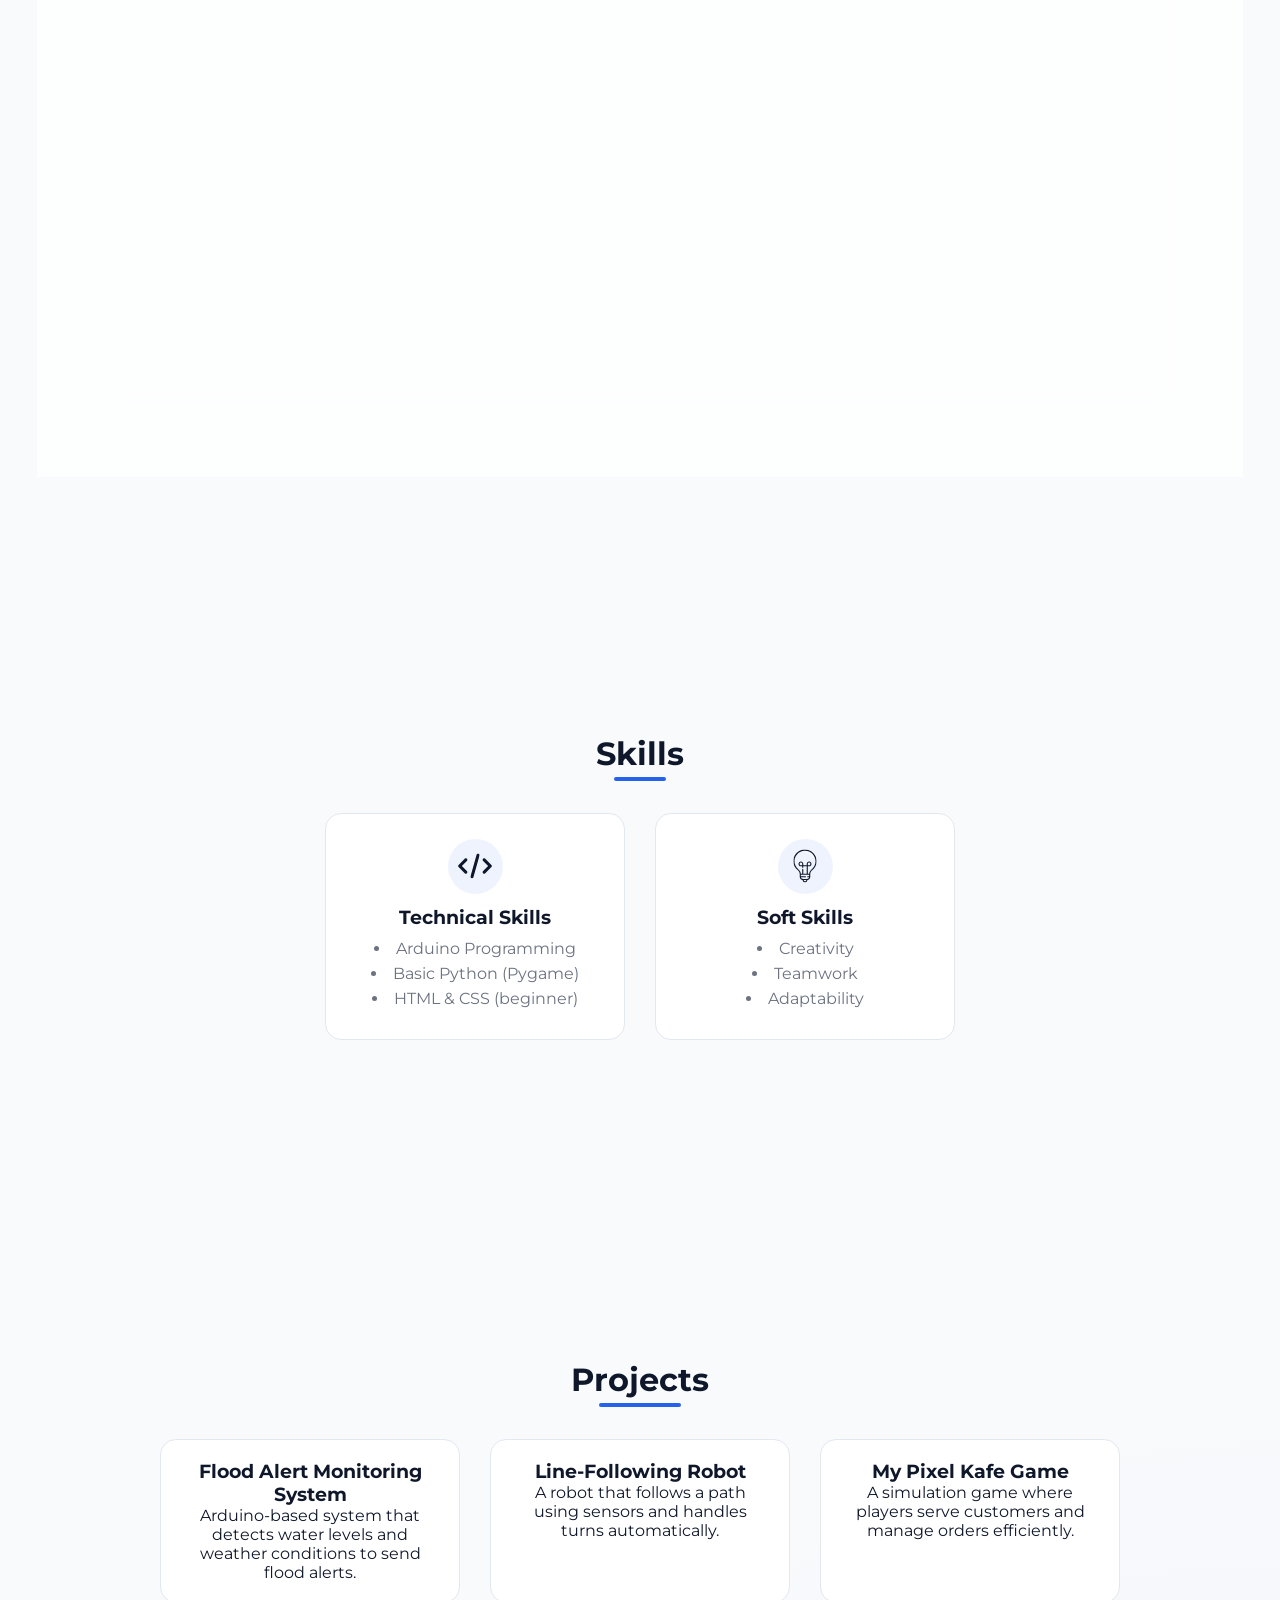
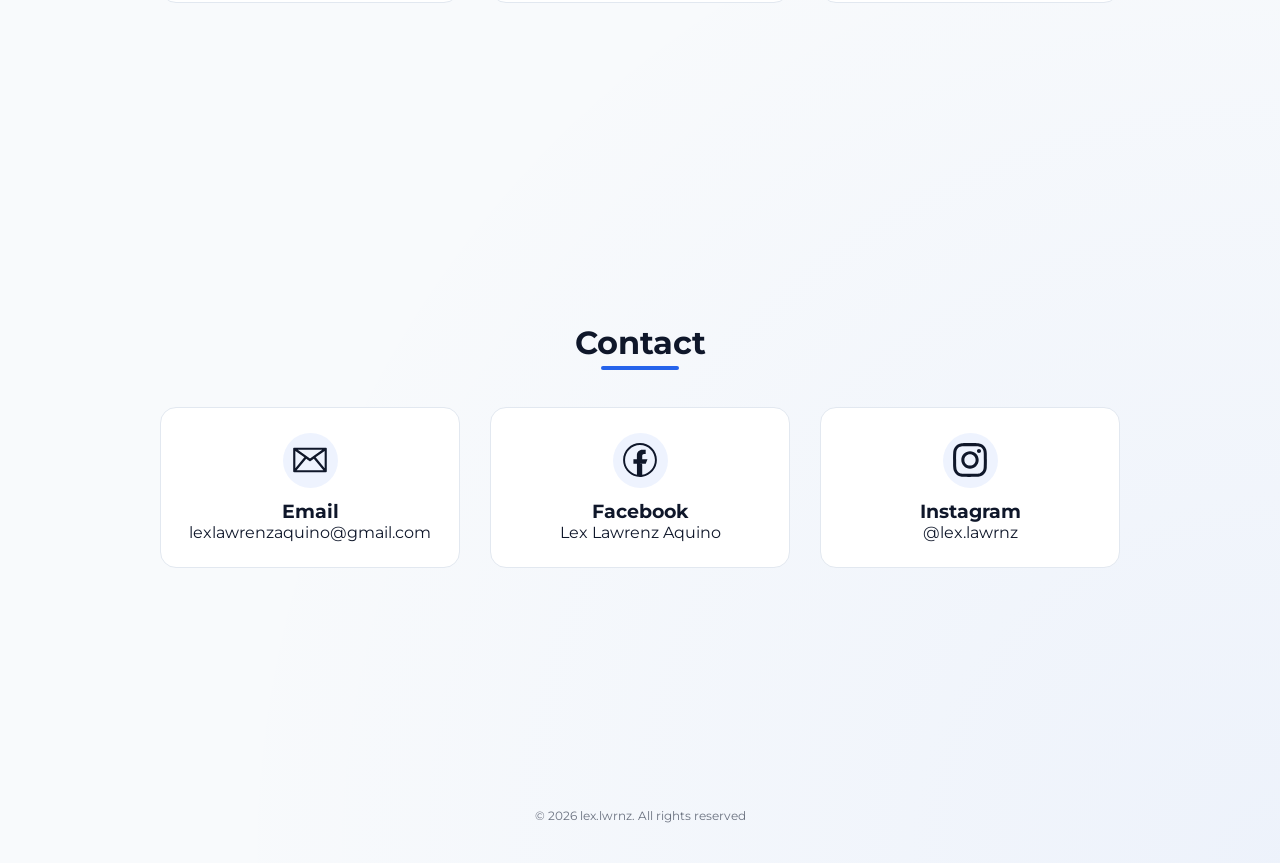
==== commit a6e04acc: "Add files via upload" ====
--- a/portfolio/lex-lawrenz/index-lex.html
+++ b/portfolio/lex-lawrenz/index-lex.html
@@ -31,12 +31,105 @@
 </section>
 
 <section id="about">
+
   <div class="section-title">
     <h1>About Me</h1>
   </div>
-  <div class="about-card">
-    <p>I am Lex Lawrenz J. Aquino, a first-year BSIT student majoring in Network Infrastructure with Cybersecurity. I graduated from Bonuan Buquig National High School last 2025 and developed a strong interest in technology and innovation. I enjoy working on projects involving photography, Arduino, IoT systems, and programming. My goal is to become a skilled IT professional specializing in cybersecurity and network systems.</p>
-  </div>
+
+  <div class="about-container">
+
+    <!-- INTRO -->
+    <div class="about-intro">
+      <p>
+        I am Lex Lawrenz J. Aquino, a first-year BSIT student majoring in
+        Network Infrastructure with Cybersecurity. I enjoy working on
+        photography, Arduino, IoT systems, and programming projects.
+        My goal is to become a skilled IT professional specializing in
+        cybersecurity and network systems.
+      </p>
+    </div>
+
+    <!-- EDUCATION -->
+    <div class="about-group">
+      <h2>Education</h2>
+
+      <div class="about-grid">
+
+        <div>
+          <h3>College (2025 - Present)</h3>
+          <p>
+            BSIT - Network Infrastructure with Cybersecurity<br>
+            Universidad de Dagupan
+          </p>
+        </div>
+
+        <div>
+          <h3>Senior High School (2023 - 2025)</h3>
+          <p>
+            Science, Technology, Engineering, and Mathematics<br>
+            Bonuan Buquig National High School
+          </p>
+        </div>
+
+        <div>
+          <h3>Junior High School (2019 - 2023)</h3>
+          <p>
+            Science, Technology, and Engineering<br>
+            Bonuan Buquig National High School
+          </p>
+        </div>
+
+        <div>
+          <h3>Elementary (2015 - 2019)</h3>
+          <p>
+            Living Lights Academy Foundation Inc.<br>
+            Federico N. Ceralde Integrated School
+          </p>
+        </div>
+
+      </div>
+    </div>
+
+    <!-- ACHIEVEMENTS -->
+    <div class="about-group">
+      <h2>Achievements</h2>
+
+      <div class="about-grid">
+
+        <div>
+          <h3>Artist of the Year</h3>
+          <p>2025</p>
+        </div>
+
+        <div>
+          <h3>UdD Mobile Robotics</h3>
+          <p>Champion • 2025</p>
+        </div>
+
+        <div>
+          <h3>DSPC TV Broadcasting</h3>
+          <p>2nd Place • 2025</p>
+        </div>
+
+        <div>
+          <h3>DFOT Sineliksik</h3>
+          <p>Champion • 2025</p>
+        </div>
+
+        <div>
+          <h3>Principal's Choice</h3>
+          <p>Outstanding Performance in Arts • 2025</p>
+        </div>
+
+        <div>
+          <h3>GAD EIC Material Student Category</h3>
+          <p>Champion • 2025</p>
+        </div>
+      </div>
+    </div>
+
+  </div>
+
 </section>
 
 <section id="skills">
--- a/portfolio/lex-lawrenz/style-lex.css
+++ b/portfolio/lex-lawrenz/style-lex.css
@@ -33,7 +33,17 @@
 
 /* BODY */
 body {
-  background: var(--bg);
+  background:
+    radial-gradient(circle at top left,
+    rgba(37, 99, 235, 0.08),
+    transparent 30%),
+
+    radial-gradient(circle at bottom right,
+    rgba(37, 99, 235, 0.05),
+    transparent 25%),
+
+    var(--bg);
+
   color: var(--text-main);
 }
 
@@ -156,28 +166,61 @@
   transform: translateY(-2px);
 }
 
+/* ABOUT CONTAINER */
+.about-container {
+  max-width: 1100px;
+  margin: auto;
+  padding: 40px;
+  border-radius: 28px;
+  background: rgba(255,255,255,0.75);
+  backdrop-filter: blur(14px);
+  border: 1px solid var(--border);
+  box-shadow: 0 10px 35px rgba(0,0,0,0.05);
+  text-align: left;
+}
+
 /* ABOUT */
-.about-card {
-  max-width: 960px;
-  margin: auto;
-  background: var(--card-bg);
-  border: 1px solid var(--border);
-  border-radius: 16px;
-  padding: 30px;
-  text-align: left;
+.about-intro {
+  margin-bottom: 40px;
+}
+
+.about-intro p {
+  font-size: 17px;
+  line-height: 1.9;
+  color: var(--text-muted);
+}
+
+/* GROUPS */
+.about-group {
+  margin-top: 35px;
+}
+
+.about-group h2 {
+  font-size: 32px;
+  margin-bottom: 35px;
+  color: var(--text-main);
+}
+
+/* GRID */
+.about-grid {
+  display: grid;
+  grid-template-columns: repeat(2, 1fr);
+  gap: 28px;
+}
+
+/* ITEMS */
+.about-grid h3 {
+  color: var(--primary);
+  font-size: 20px;
+  margin-bottom: 10px;
+}
+
+.about-grid p {
+  color: var(--text-muted);
   line-height: 1.8;
-  color: var(--text-muted);
-
-  box-shadow: 0 0 0 rgba(37, 99, 235, 0);
-  transition: all 0.3s ease;
-}
-
-/* glow on hover */
-.about-card:hover {
-  border-color: var(--primary);
-  box-shadow: 0 0 25px rgba(37, 99, 235, 0.25);
-  transform: translateY(-5px);
-}
+  font-size: 15px;
+}
+
 
 /* SECTIONS */
 section {
